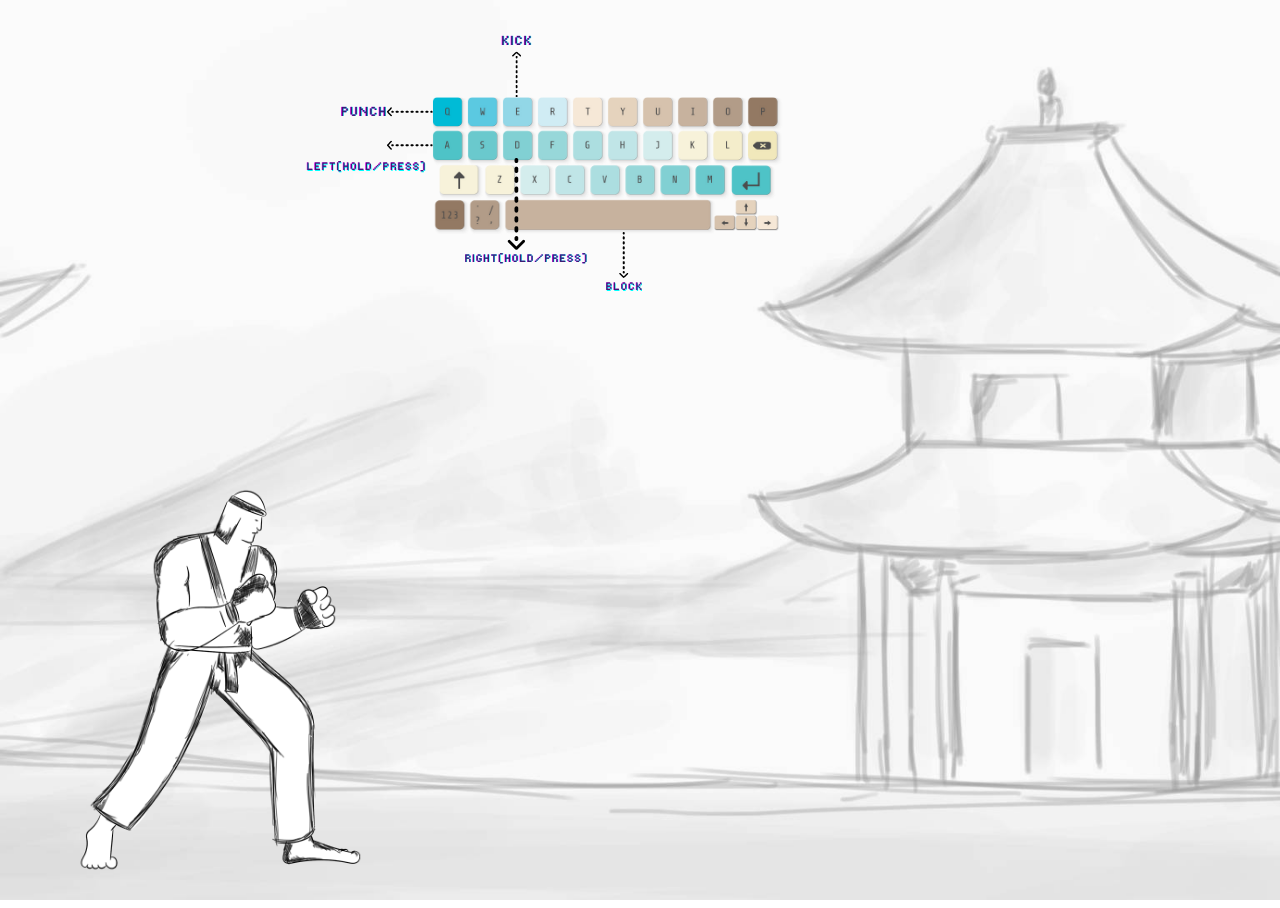
==== kumfu.html @ 3f9801fd "finished" ====
<!DOCTYPE html>
<html>
    <head>
        <meta name="viewport" content="width=device-width, initial-scale=1.0">
        <link rel="stylesheet" href="/styles/main.css">
    </head>
    <body>
        <img src="/images/help.png" alt="help"/>
        <canvas id="kumfu" width="500" height="500"></canvas>

        <script type="text/javascript" src="/scripts/main.js"></script>
    </body>
</html>
---- styles/main.css ----
html {
  width: 100%;
  height: 100%;
  overflow: hidden;
}
body {
  width: 100%;
  height: 100%;
  background: url("/images/background.jpg") no-repeat center center fixed;
  -webkit-background-size: cover;
  -moz-background-size: cover;
  -o-background-size: cover;
  background-size: cover;
}

canvas {
  position: absolute;
  top: 400px;
  left: 0px;
}

img {
  position: absolute;
  left: 300px;
}
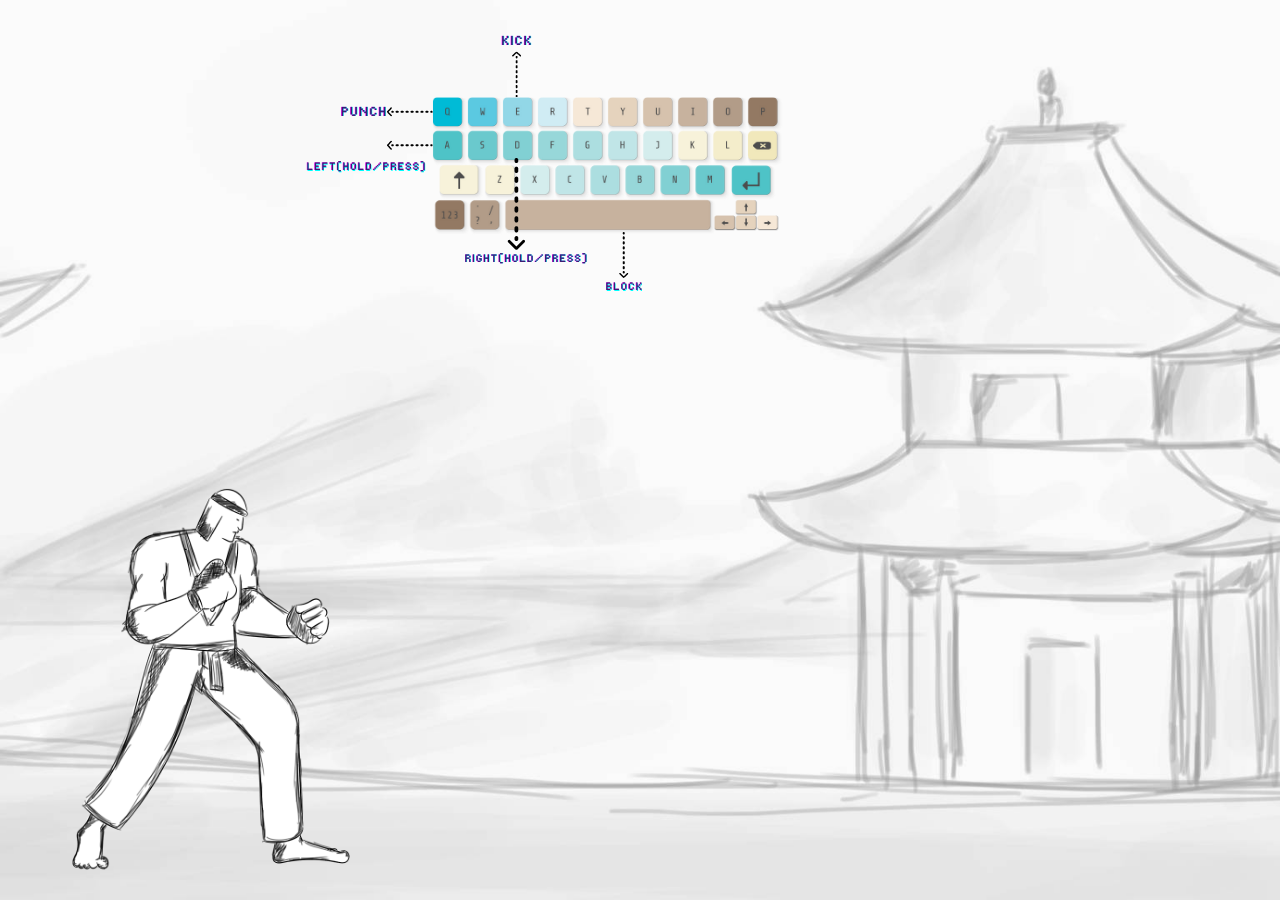
==== commit c23e502d: "link fixed" ====
--- a/kumfu.html
+++ b/kumfu.html
@@ -2,12 +2,12 @@
 <html>
     <head>
         <meta name="viewport" content="width=device-width, initial-scale=1.0">
-        <link rel="stylesheet" href="/styles/main.css">
+        <link rel="stylesheet" href="styles/main.css">
     </head>
     <body>
-        <img src="/images/help.png" alt="help"/>
+        <img src="images/help.png" alt="help"/>
         <canvas id="kumfu" width="500" height="500"></canvas>
 
-        <script type="text/javascript" src="/scripts/main.js"></script>
+        <script type="text/javascript" src="scripts/main.js"></script>
     </body>
 </html>